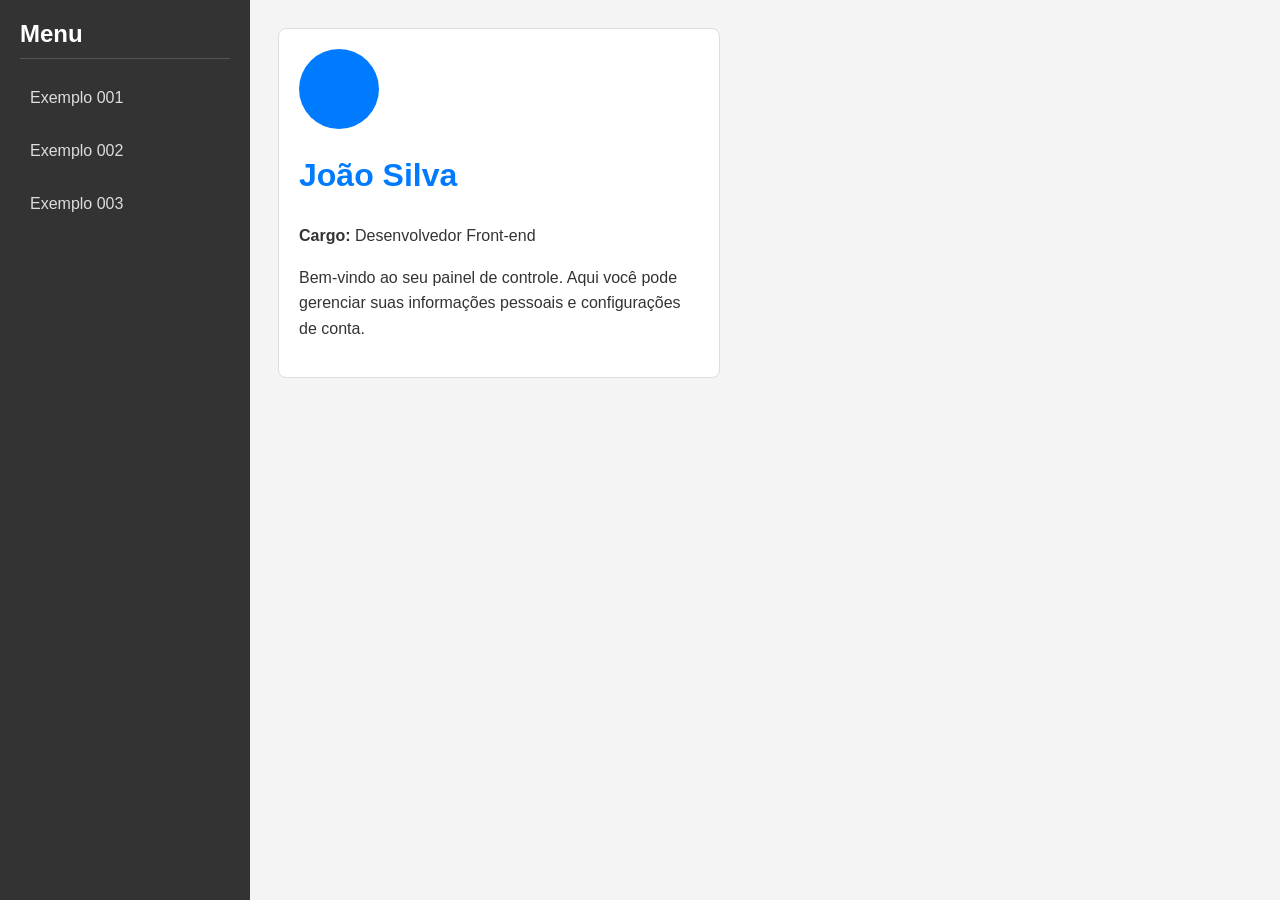
==== index.html @ 52e01d2d "Ajustes 001" ====
<!DOCTYPE html>
<html lang="pt-br">
<head>
    <meta charset="UTF-8">
    <meta name="viewport" content="width=device-width, initial-scale=1.0">
    <title>Painel Administrativo</title>
    <link rel="stylesheet" href="style.css">
</head>
<body>

    <!-- Botão para abrir menu no Mobile -->
    <button class="menu-toggle" onclick="toggleMenu()">☰</button>

    <div class="wrapper">
        <!-- Sidebar -->
        <nav class="sidebar" id="sidebar">
            <h2>Menu</h2>
            <ul>
                <li><a href="exemplo-001.html" target="content-frame">Exemplo 001</a></li>
                <li><a href="exemplo-002.html" target="content-frame">Exemplo 002</a></li>
                <li><a href="exemplo-003.html" target="content-frame">Exemplo 003</a></li>
            </ul>
        </nav>

        <!-- Container da Direita -->
        <main class="content">
            <iframe name="content-frame" src="exemplo-001.html" frameborder="0"></iframe>
        </main>
    </div>

    <script src="script.js"></script>
</body>
</html>
---- style.css ----
/* Reset básico */
* { margin: 0; padding: 0; box-sizing: border-box; font-family: sans-serif; }

body, html { height: 100%; overflow: hidden; }

.wrapper { display: flex; height: 100vh; width: 100vw; }

/* Sidebar - Mobile First */
.sidebar {
    position: fixed;
    left: -250px; /* Escondido por padrão no mobile */
    width: 250px;
    height: 100%;
    background: #333;
    color: white;
    transition: 0.3s;
    z-index: 1000;
    padding: 20px;
}

.sidebar.active { left: 0; }

.sidebar h2 { margin-bottom: 20px; border-bottom: 1px solid #555; padding-bottom: 10px; }

.sidebar ul { list-style: none; }

.sidebar ul li { margin: 15px 0; }

.sidebar ul li a {
    color: #ddd;
    text-decoration: none;
    display: block;
    padding: 10px;
    border-radius: 5px;
}

.sidebar ul li a:hover { background: #444; }

/* Main Content */
.content { flex: 1; width: 100%; background: #f4f4f4; }

iframe { width: 100%; height: 100%; border: none; }

/* Botão Hamburguer */
.menu-toggle {
    position: fixed;
    top: 15px;
    left: 15px;
    z-index: 1001;
    background: #333;
    color: white;
    border: none;
    padding: 10px 15px;
    font-size: 20px;
    cursor: pointer;
    border-radius: 5px;
}

/* Desktop Responsiveness */
@media (min-width: 768px) {
    .sidebar { position: relative; left: 0; }
    .menu-toggle { display: none; }
}
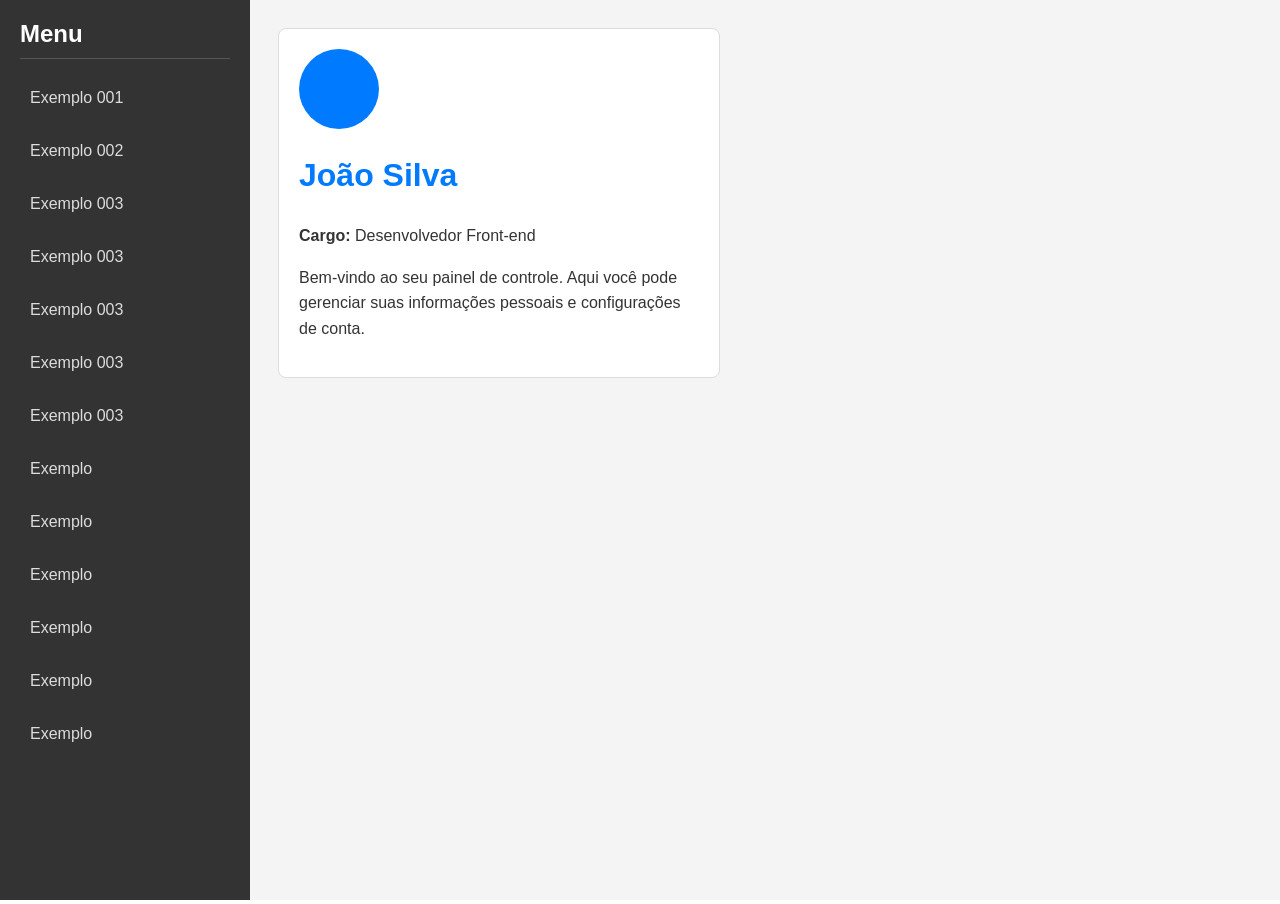
==== commit be0aab19: "Ajustes #1" ====
--- a/index.html
+++ b/index.html
@@ -19,6 +19,16 @@
                 <li><a href="exemplo-001.html" target="content-frame">Exemplo 001</a></li>
                 <li><a href="exemplo-002.html" target="content-frame">Exemplo 002</a></li>
                 <li><a href="exemplo-003.html" target="content-frame">Exemplo 003</a></li>
+                <li><a href="mockup_painel_comercial_vue_2.html" target="content-frame">Exemplo 003</a></li>
+                <li><a href="mockup_painel_operacional_vue_2.html" target="content-frame">Exemplo 003</a></li>
+                <li><a href="mockup_painel_operacional_vue_3.html" target="content-frame">Exemplo 003</a></li>
+                <li><a href="mockup_painel_operacional_vue_4.html" target="content-frame">Exemplo 003</a></li>
+                <li><a href="" target="content-frame">Exemplo</a></li>
+                <li><a href="" target="content-frame">Exemplo</a></li>
+                <li><a href="" target="content-frame">Exemplo</a></li>
+                <li><a href="" target="content-frame">Exemplo</a></li>
+                <li><a href="" target="content-frame">Exemplo</a></li>
+                <li><a href="" target="content-frame">Exemplo</a></li>
             </ul>
         </nav>
 
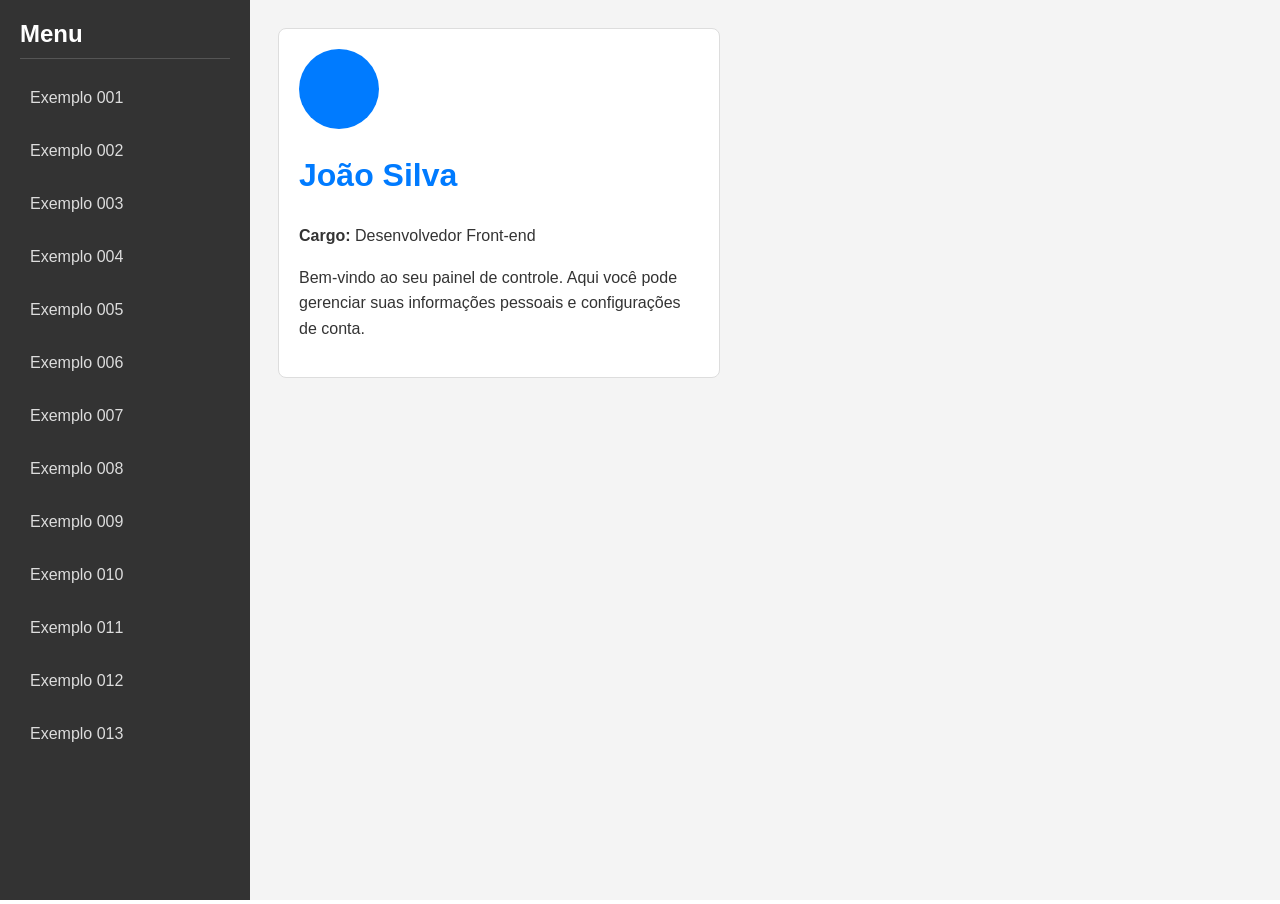
==== commit 66cff56d: "Ajustes #05" ====
--- a/index.html
+++ b/index.html
@@ -3,7 +3,7 @@
 <head>
     <meta charset="UTF-8">
     <meta name="viewport" content="width=device-width, initial-scale=1.0">
-    <title>Painel Administrativo</title>
+        <title>Painel Administrativo</title>
     <link rel="stylesheet" href="style.css">
 </head>
 <body>
@@ -19,16 +19,16 @@
                 <li><a href="exemplo-001.html" target="content-frame">Exemplo 001</a></li>
                 <li><a href="exemplo-002.html" target="content-frame">Exemplo 002</a></li>
                 <li><a href="exemplo-003.html" target="content-frame">Exemplo 003</a></li>
-                <li><a href="mockup_painel_comercial_vue_2.html" target="content-frame">Exemplo 003</a></li>
-                <li><a href="mockup_painel_operacional_vue_2.html" target="content-frame">Exemplo 003</a></li>
-                <li><a href="mockup_painel_operacional_vue_3.html" target="content-frame">Exemplo 003</a></li>
-                <li><a href="mockup_painel_operacional_vue_4.html" target="content-frame">Exemplo 003</a></li>
-                <li><a href="" target="content-frame">Exemplo</a></li>
-                <li><a href="" target="content-frame">Exemplo</a></li>
-                <li><a href="" target="content-frame">Exemplo</a></li>
-                <li><a href="" target="content-frame">Exemplo</a></li>
-                <li><a href="" target="content-frame">Exemplo</a></li>
-                <li><a href="" target="content-frame">Exemplo</a></li>
+                <li><a href="mockup_painel_comercial_vue_2.html" target="content-frame">Exemplo 004</a></li>
+                <li><a href="mockup_painel_operacional_vue_2.html" target="content-frame">Exemplo 005</a></li>
+                <li><a href="mockup_painel_operacional_vue_3.html" target="content-frame">Exemplo 006</a></li>
+                <li><a href="mockup_painel_operacional_vue_4.html" target="content-frame">Exemplo 007</a></li>
+                <li><a href="#" target="content-frame">Exemplo 008</a></li>
+                <li><a href="#" target="content-frame">Exemplo 009</a></li>
+                <li><a href="#" target="content-frame">Exemplo 010</a></li>
+                <li><a href="#" target="content-frame">Exemplo 011</a></li>
+                <li><a href="#" target="content-frame">Exemplo 012</a></li>
+                <li><a href="#" target="content-frame">Exemplo 013</a></li>
             </ul>
         </nav>
 
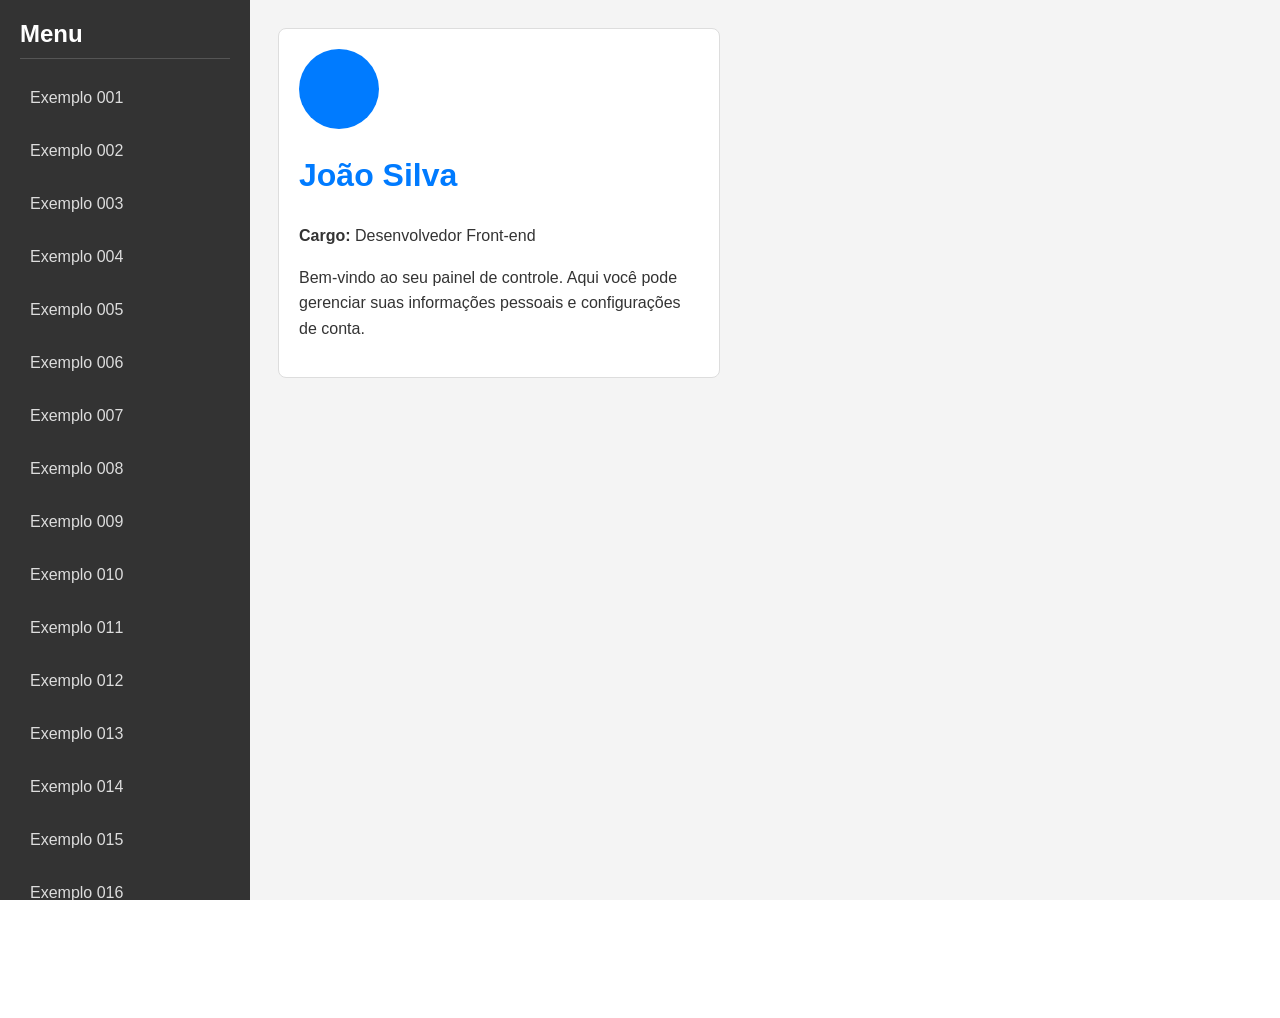
==== commit d5018c17: "Ajustes" ====
--- a/index.html
+++ b/index.html
@@ -29,6 +29,11 @@
                 <li><a href="#" target="content-frame">Exemplo 011</a></li>
                 <li><a href="#" target="content-frame">Exemplo 012</a></li>
                 <li><a href="#" target="content-frame">Exemplo 013</a></li>
+                <li><a href="#" target="content-frame">Exemplo 014</a></li>
+                <li><a href="#" target="content-frame">Exemplo 015</a></li>
+                <li><a href="#" target="content-frame">Exemplo 016</a></li>
+                <li><a href="#" target="content-frame">Exemplo 017</a></li>
+                <li><a href="#" target="content-frame">Exemplo 018</a></li>
             </ul>
         </nav>
 
